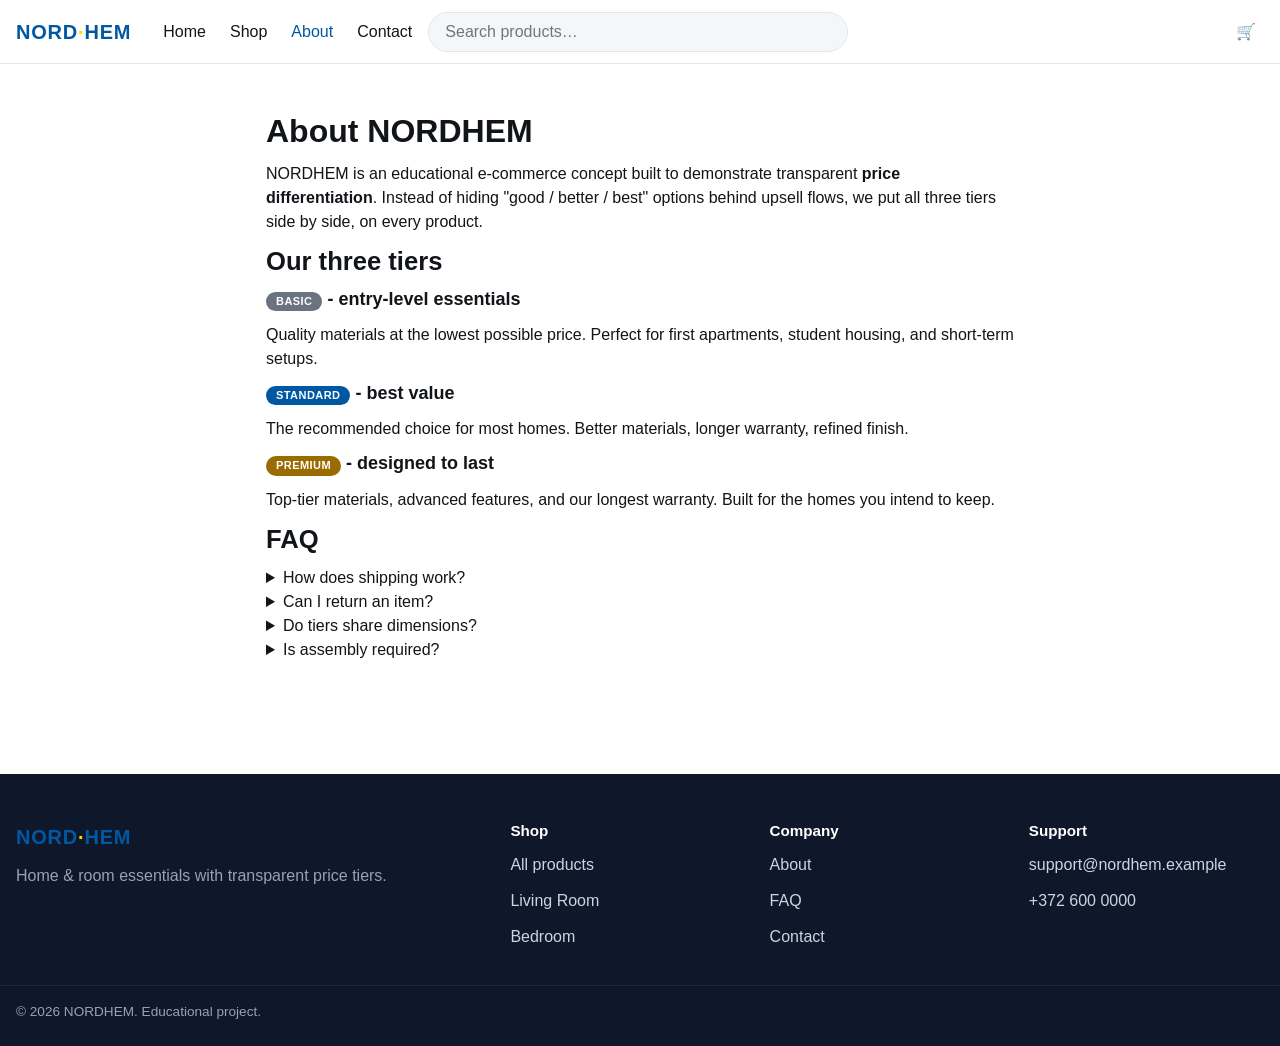
==== about.html @ 15b351eb "ai: opus 4.7 built ikea-like webstore" ====
<!DOCTYPE html>
<html lang="en">
<head>
  <meta charset="UTF-8">
  <meta name="viewport" content="width=device-width, initial-scale=1.0">
  <title>About - NORDHEM</title>
  <link rel="stylesheet" href="assets/css/styles.css">
</head>
<body>
  <header class="site-header">
    <div class="container site-header__inner">
      <a class="brand" href="index.html">NORD<span class="brand__dot">·</span>HEM</a>
      <nav class="nav" aria-label="Primary">
        <a href="index.html">Home</a><a href="shop.html">Shop</a>
        <a href="about.html" class="active">About</a><a href="contact.html">Contact</a>
      </nav>
      <form class="header-search" data-header-search role="search">
        <input type="search" placeholder="Search products…" aria-label="Search products">
      </form>
      <div class="header-actions">
        <a class="icon-btn" href="cart.html" aria-label="Cart">🛒<span class="cart-badge" data-cart-badge>0</span></a>
        <button class="icon-btn hamburger" data-hamburger aria-expanded="false" aria-controls="mobile-nav" aria-label="Menu">☰</button>
      </div>
    </div>
    <nav id="mobile-nav" class="mobile-nav" data-mobile-nav aria-label="Mobile">
      <a href="index.html">Home</a><a href="shop.html">Shop</a><a href="about.html">About</a><a href="contact.html">Contact</a>
    </nav>
  </header>

  <main class="section">
    <div class="container" style="max-width:780px">
      <h1>About NORDHEM</h1>
      <p>NORDHEM is an educational e-commerce concept built to demonstrate transparent <strong>price differentiation</strong>. Instead of hiding "good / better / best" options behind upsell flows, we put all three tiers side by side, on every product.</p>

      <h2>Our three tiers</h2>
      <article>
        <h3><span class="tier tier--basic">Basic</span> - entry-level essentials</h3>
        <p>Quality materials at the lowest possible price. Perfect for first apartments, student housing, and short-term setups.</p>
      </article>
      <article>
        <h3><span class="tier tier--standard">Standard</span> - best value</h3>
        <p>The recommended choice for most homes. Better materials, longer warranty, refined finish.</p>
      </article>
      <article>
        <h3><span class="tier tier--premium">Premium</span> - designed to last</h3>
        <p>Top-tier materials, advanced features, and our longest warranty. Built for the homes you intend to keep.</p>
      </article>

      <h2 id="faq">FAQ</h2>
      <details><summary>How does shipping work?</summary><p>Flat €9.99 shipping across the EU. Free over €200.</p></details>
      <details><summary>Can I return an item?</summary><p>Yes - 30-day returns on unused items in original packaging.</p></details>
      <details><summary>Do tiers share dimensions?</summary><p>Yes. A product's size and footprint are identical across tiers; what changes is materials, hardware, and warranty.</p></details>
      <details><summary>Is assembly required?</summary><p>Most products are flat-packed. Assembly instructions are included.</p></details>
    </div>
  </main>

  <footer class="site-footer">
    <div class="container footer-grid">
      <div>
        <div class="brand" style="margin-bottom:var(--s-3)">NORD<span class="brand__dot">·</span>HEM</div>
        <p style="color:#94a3b8">Home &amp; room essentials with transparent price tiers.</p>
      </div>
      <div><h4>Shop</h4><p><a href="shop.html">All products</a></p><p><a href="shop.html?category=1">Living Room</a></p><p><a href="shop.html?category=2">Bedroom</a></p></div>
      <div><h4>Company</h4><p><a href="about.html">About</a></p><p><a href="about.html#faq">FAQ</a></p><p><a href="contact.html">Contact</a></p></div>
      <div><h4>Support</h4><p>support@nordhem.example</p><p>+372 600 0000</p></div>
    </div>
    <div class="container footer-bottom">© <span data-year></span> NORDHEM. Educational project.</div>
  </footer>

  <script src="assets/js/data.js"></script>
  <script src="assets/js/store.js"></script>
  <script src="assets/js/illustrations.js"></script>
  <script src="assets/js/ui.js"></script>
</body>
</html>
---- assets/css/styles.css ----
/* =====================================================================
   NORDHEM - design system + components + responsive
   ===================================================================== */

/* ---------- 1. Tokens --------------------------------------------------*/
:root {
  --c-primary: #0058A3;
  --c-primary-dark: #00407A;
  --c-accent: #FFDB00;
  --c-ink: #111418;
  --c-muted: #5B6470;
  --c-line: #E4E6EA;
  --c-bg: #FFFFFF;
  --c-bg-alt: #F5F6F8;
  --c-danger: #B3261E;
  --c-success: #146C2E;

  --tier-basic: #6B7280;
  --tier-standard: #0058A3;
  --tier-premium: #9A6B00;

  --s-1: 4px;  --s-2: 8px;  --s-3: 12px; --s-4: 16px;
  --s-5: 24px; --s-6: 32px; --s-7: 48px; --s-8: 64px;

  --r-1: 4px; --r-2: 8px; --r-3: 14px; --r-pill: 999px;

  --shadow-1: 0 1px 2px rgba(0,0,0,.04), 0 1px 3px rgba(0,0,0,.06);
  --shadow-2: 0 4px 12px rgba(0,0,0,.08);

  --max-w: 1280px;
  --header-h: 64px;

  --font-sans: "Inter", "Segoe UI", -apple-system, BlinkMacSystemFont, Roboto, Helvetica, Arial, sans-serif;
}

/* ---------- 2. Reset ---------------------------------------------------*/
*,*::before,*::after { box-sizing: border-box; }
html {
  -webkit-text-size-adjust: 100%;
  scroll-behavior: smooth;
  scroll-padding-top: calc(var(--header-h) + 8px);
}
body {
  margin: 0;
  font-family: var(--font-sans);
  font-size: 16px;
  line-height: 1.5;
  color: var(--c-ink);
  background: var(--c-bg);
  -webkit-font-smoothing: antialiased;
}
img,svg { display: block; max-width: 100%; height: auto; }
a { color: var(--c-primary); text-decoration: none; }
a:hover { text-decoration: underline; }
button { font-family: inherit; cursor: pointer; }
h1,h2,h3,h4 { line-height: 1.2; margin: 0 0 var(--s-3); }
h1 { font-size: clamp(1.75rem, 2.5vw, 2.5rem); }
h2 { font-size: clamp(1.4rem, 2vw, 1.875rem); }
h3 { font-size: 1.125rem; }
p  { margin: 0 0 var(--s-3); }
.visually-hidden {
  position: absolute !important; width: 1px; height: 1px; padding: 0;
  margin: -1px; overflow: hidden; clip: rect(0,0,0,0); white-space: nowrap; border: 0;
}

/* ---------- 3. Layout helpers -----------------------------------------*/
.container { width: 100%; max-width: var(--max-w); margin-inline: auto; padding-inline: var(--s-4); }
.section { padding-block: var(--s-7); }
.section--alt { background: var(--c-bg-alt); }
.grid { display: grid; gap: var(--s-5); }
.flex { display: flex; gap: var(--s-3); align-items: center; }
.between { justify-content: space-between; }

/* ---------- 4. Header / Nav -------------------------------------------*/
.site-header {
  position: sticky; top: 0; z-index: 50;
  background: var(--c-bg);
  border-bottom: 1px solid var(--c-line);
  height: var(--header-h);
}
.site-header__inner {
  display: flex; align-items: center; gap: var(--s-4);
  height: 100%;
}
.brand {
  font-weight: 800; font-size: 1.25rem; letter-spacing: .04em;
  color: var(--c-primary); text-decoration: none;
}
.brand__dot { color: var(--c-accent); }
.nav { display: none; gap: var(--s-5); margin-left: var(--s-4); }
.nav a { color: var(--c-ink); font-weight: 500; }
.nav a.active { color: var(--c-primary); }

.header-search {
  flex: 1; display: none;
  max-width: 420px;
}
.header-search input {
  width: 100%; height: 40px;
  border: 1px solid var(--c-line); border-radius: var(--r-pill);
  padding: 0 var(--s-4); font: inherit; background: var(--c-bg-alt);
}
.header-search input:focus { outline: 2px solid var(--c-primary); background: var(--c-bg); }

.header-actions { margin-left: auto; display: flex; gap: var(--s-3); align-items: center; }
.icon-btn {
  position: relative;
  background: none; border: 0; padding: var(--s-2);
  color: var(--c-ink); border-radius: var(--r-2);
}
.icon-btn:hover { background: var(--c-bg-alt); }
.cart-badge {
  position: absolute; top: -2px; right: -2px;
  min-width: 18px; height: 18px; padding: 0 4px;
  background: var(--c-primary); color: #fff;
  font-size: 11px; font-weight: 700;
  border-radius: var(--r-pill);
  display: inline-flex; align-items: center; justify-content: center;
}

.hamburger { display: inline-flex; }
.mobile-nav {
  display: none;
  position: fixed; inset: var(--header-h) 0 0 0;
  background: var(--c-bg); padding: var(--s-5); z-index: 40;
  flex-direction: column; gap: var(--s-4);
}
.mobile-nav.open { display: flex; }
.mobile-nav a { color: var(--c-ink); font-size: 1.125rem; padding: var(--s-3) 0; border-bottom: 1px solid var(--c-line); }

/* ---------- 5. Buttons -------------------------------------------------*/
.btn {
  display: inline-flex; align-items: center; justify-content: center; gap: var(--s-2);
  height: 44px; padding: 0 var(--s-5);
  border: 1px solid transparent; border-radius: var(--r-pill);
  font-weight: 600; font-size: 0.95rem;
  background: var(--c-primary); color: #fff;
  transition: background .15s ease, transform .05s ease;
  text-decoration: none; white-space: nowrap;
}
.btn:hover { background: var(--c-primary-dark); text-decoration: none; }
.btn:active { transform: translateY(1px); }
.btn--ghost { background: transparent; color: var(--c-ink); border-color: var(--c-line); }
.btn--ghost:hover { background: var(--c-bg-alt); }
.btn--accent { background: var(--c-accent); color: var(--c-ink); }
.btn--accent:hover { background: #e6c600; }
.btn--block { width: 100%; }
.btn--sm { height: 36px; padding: 0 var(--s-4); font-size: 0.85rem; }

/* ---------- 6. Tier badges --------------------------------------------*/
.tier {
  display: inline-flex; align-items: center; gap: 6px;
  padding: 3px 10px; border-radius: var(--r-pill);
  font-size: 11px; font-weight: 700; letter-spacing: .04em; text-transform: uppercase;
  color: #fff;
}
.tier--basic    { background: var(--tier-basic); }
.tier--standard { background: var(--tier-standard); }
.tier--premium  { background: var(--tier-premium); }
.tier-dot {
  width: 10px; height: 10px; border-radius: 50%; display: inline-block;
}
.tier-dot--basic    { background: var(--tier-basic); }
.tier-dot--standard { background: var(--tier-standard); }
.tier-dot--premium  { background: var(--tier-premium); }

/* ---------- 7. Hero ----------------------------------------------------*/
.hero {
  background: linear-gradient(135deg, #f7f9fc, #eef4fb);
  padding: var(--s-7) 0;
}
.hero__grid {
  display: grid; gap: var(--s-6);
  grid-template-columns: 1fr;
  align-items: center;
}
.hero__lead .eyebrow {
  display: inline-block; background: var(--c-accent); color: var(--c-ink);
  padding: 4px 10px; border-radius: var(--r-pill);
  font-size: 12px; font-weight: 700; margin-bottom: var(--s-3);
}
.hero__lead p { color: var(--c-muted); max-width: 48ch; }

.tier-showcase {
  display: grid; gap: var(--s-4);
  grid-template-columns: 1fr;
}
.tier-card {
  background: var(--c-bg); border: 1px solid var(--c-line); border-radius: var(--r-3);
  padding: var(--s-5); display: flex; flex-direction: column; gap: var(--s-3);
}
.tier-card__price { font-size: 1.5rem; font-weight: 700; white-space: nowrap; }
.tier-card__price small { font-size: 0.75rem; font-weight: 500; color: var(--c-muted); white-space: nowrap; }
.tier-card > .btn { margin-top: auto; align-self: stretch; font-size: 0.85rem; padding: 0 var(--s-3); }

/* ---------- 8. Product card --------------------------------------------*/
.product-grid {
  display: grid; gap: var(--s-5);
  grid-template-columns: repeat(auto-fill, minmax(240px, 1fr));
}
.product-card {
  display: flex; flex-direction: column;
  background: var(--c-bg); border: 1px solid var(--c-line); border-radius: var(--r-3);
  overflow: hidden; transition: box-shadow .15s ease, transform .15s ease;
}
.product-card:hover { box-shadow: var(--shadow-2); transform: translateY(-2px); }
.product-card__media {
  aspect-ratio: 1 / 1; background: var(--c-bg-alt);
  display: flex; align-items: center; justify-content: center;
}
.product-card__body { padding: var(--s-4); display: flex; flex-direction: column; gap: var(--s-2); flex: 1; }
.product-card__name { font-weight: 600; color: var(--c-ink); }
.product-card__cat  { font-size: 12px; color: var(--c-muted); text-transform: uppercase; letter-spacing: .04em; }
.product-card__tiers {
  display: flex; gap: var(--s-2); flex-wrap: wrap; margin-top: var(--s-1);
  font-size: 12px; color: var(--c-muted);
}
.product-card__price {
  margin-top: auto; font-weight: 700; color: var(--c-ink); font-size: 1.05rem;
}
.product-card__price small { font-weight: 500; color: var(--c-muted); font-size: 0.75rem; }
.product-card__actions { display: flex; gap: var(--s-2); margin-top: var(--s-3); }
.rating {
  display: inline-flex; align-items: center; gap: 4px;
  font-size: 12px; color: var(--c-muted);
}
.rating::before { content: "★"; color: var(--c-accent); font-size: 14px; }

/* Product media tile (SVG illustration on gradient) */
.tile {
  width: 100%; height: 100%;
  position: relative; overflow: hidden;
  display: flex; align-items: center; justify-content: center;
  background: radial-gradient(ellipse at 30% 25%, rgba(255,255,255,.55), transparent 60%),
              linear-gradient(135deg, var(--tile-a, #e8edf3), var(--tile-b, #cfd8e3));
}
.tile svg {
  width: 80%; height: 80%;
  transition: transform .35s ease;
}
.product-card:hover .tile svg { transform: scale(1.05); }
.tile__label {
  position: absolute; inset: 0;
  display: flex; align-items: center; justify-content: center;
  font-weight: 600; color: rgba(0,0,0,.5);
  text-align: center; padding: var(--s-3);
}

/* ---------- 9. Shop layout (sidebar + grid) ----------------------------*/
.shop {
  display: grid; gap: var(--s-5);
  grid-template-columns: 1fr;
}
.filters {
  background: var(--c-bg); border: 1px solid var(--c-line); border-radius: var(--r-3);
  padding: var(--s-5);
}
.filters h3 { font-size: 0.95rem; text-transform: uppercase; letter-spacing: .04em; margin-top: var(--s-4); }
.filters h3:first-child { margin-top: 0; }
.filters label {
  display: flex; align-items: center; gap: var(--s-2); padding: var(--s-1) 0; cursor: pointer;
}
.shop__toolbar {
  display: flex; justify-content: space-between; align-items: center;
  gap: var(--s-3); flex-wrap: wrap; margin-bottom: var(--s-4);
}
.shop__toolbar select {
  height: 40px; padding: 0 var(--s-3);
  border: 1px solid var(--c-line); border-radius: var(--r-2);
  background: var(--c-bg); font: inherit;
}
.empty-state {
  padding: var(--s-7); text-align: center; color: var(--c-muted);
  border: 1px dashed var(--c-line); border-radius: var(--r-3);
}

/* ---------- 10. Product detail -----------------------------------------*/
.breadcrumbs {
  font-size: 13px; color: var(--c-muted); margin-bottom: var(--s-4);
}
.breadcrumbs a { color: var(--c-muted); }
.breadcrumbs span { margin: 0 var(--s-2); }

.product-detail {
  display: grid; gap: var(--s-6);
  grid-template-columns: 1fr;
}
.gallery__main {
  aspect-ratio: 1/1; border: 1px solid var(--c-line); border-radius: var(--r-3); overflow: hidden;
  background: var(--c-bg-alt);
}
.gallery__thumbs { display: flex; gap: var(--s-2); margin-top: var(--s-3); }
.gallery__thumb {
  width: 64px; height: 64px; border: 1px solid var(--c-line); border-radius: var(--r-2);
  overflow: hidden; cursor: pointer; background: var(--c-bg-alt); padding: 0;
}
.gallery__thumb[aria-current="true"] { outline: 2px solid var(--c-primary); }

.tier-selector { display: grid; gap: var(--s-3); margin: var(--s-4) 0; }
.tier-option {
  border: 2px solid var(--c-line); border-radius: var(--r-3); padding: var(--s-4);
  cursor: pointer; display: grid; gap: var(--s-2);
  transition: border-color .15s ease, background .15s ease;
}
.tier-option:hover { background: var(--c-bg-alt); }
.tier-option[aria-checked="true"] { border-color: var(--c-primary); background: #f3f8fd; }
.tier-option__head { display: flex; justify-content: space-between; align-items: center; }
.tier-option__price { font-weight: 700; font-size: 1.125rem; }
.tier-option ul { margin: 0; padding-left: 1.1rem; font-size: 0.9rem; color: var(--c-muted); }

.specs { margin-top: var(--s-5); }
.specs dl { display: grid; grid-template-columns: max-content 1fr; gap: var(--s-2) var(--s-4); }
.specs dt { color: var(--c-muted); font-weight: 500; }
.specs dd { margin: 0; }

/* ---------- 11. Cart ---------------------------------------------------*/
.cart-line {
  display: grid; gap: var(--s-4);
  grid-template-columns: 80px 1fr auto;
  align-items: center;
  padding: var(--s-4) 0; border-bottom: 1px solid var(--c-line);
}
.cart-line__media {
  width: 80px; height: 80px; border-radius: var(--r-2); overflow: hidden; background: var(--c-bg-alt);
}
.qty {
  display: inline-flex; align-items: center; border: 1px solid var(--c-line); border-radius: var(--r-pill);
  overflow: hidden;
}
.qty button {
  width: 32px; height: 32px; background: none; border: 0; font-size: 1.1rem; color: var(--c-ink);
}
.qty button:hover { background: var(--c-bg-alt); }
.qty span { min-width: 28px; text-align: center; font-weight: 600; }

.summary {
  background: var(--c-bg-alt); border-radius: var(--r-3); padding: var(--s-5);
  position: sticky; top: calc(var(--header-h) + var(--s-4));
}
.summary__row { display: flex; justify-content: space-between; padding: var(--s-2) 0; }
.summary__total { font-weight: 700; font-size: 1.25rem; border-top: 1px solid var(--c-line); margin-top: var(--s-3); padding-top: var(--s-3); }

/* ---------- 12. Forms --------------------------------------------------*/
.form { display: grid; gap: var(--s-4); max-width: 560px; }
.field { display: grid; gap: var(--s-1); }
.field label { font-size: 0.9rem; font-weight: 500; }
.field input, .field textarea, .field select {
  height: 44px; padding: 0 var(--s-3);
  border: 1px solid var(--c-line); border-radius: var(--r-2);
  font: inherit; background: var(--c-bg);
}
.field textarea { height: auto; padding: var(--s-3); min-height: 120px; }
.field input:focus, .field textarea:focus, .field select:focus { outline: 2px solid var(--c-primary); }
.field--error input, .field--error textarea { border-color: var(--c-danger); }
.field__error { color: var(--c-danger); font-size: 0.85rem; min-height: 1em; }
.field__row { display: grid; gap: var(--s-3); grid-template-columns: 1fr 1fr; }

/* ---------- 13. Footer -------------------------------------------------*/
.site-footer {
  margin-top: var(--s-8);
  background: #0F172A; color: #cbd5e1;
  padding: var(--s-7) 0 var(--s-5);
}
.site-footer h4 { color: #fff; font-size: 0.95rem; margin-bottom: var(--s-3); }
.site-footer a { color: #cbd5e1; }
.footer-grid {
  display: grid; gap: var(--s-5);
  grid-template-columns: 1fr;
}
.footer-bottom {
  border-top: 1px solid #1e293b; margin-top: var(--s-5); padding-top: var(--s-4);
  font-size: 0.85rem; color: #94a3b8;
}

/* ---------- 14. Toast --------------------------------------------------*/
.toast {
  position: fixed; left: 50%; bottom: var(--s-5); transform: translateX(-50%) translateY(20px);
  background: var(--c-ink); color: #fff; padding: var(--s-3) var(--s-5);
  border-radius: var(--r-pill); font-weight: 500;
  opacity: 0; pointer-events: none;
  transition: opacity .2s ease, transform .2s ease;
  z-index: 100;
}
.toast.show { opacity: 1; transform: translateX(-50%) translateY(0); }

/* ---------- 15. Responsive --------------------------------------------*/
@media (min-width: 768px) {
  .nav { display: flex; }
  .header-search { display: block; }
  .hamburger { display: none; }
  .hero__grid { grid-template-columns: 1fr 1.4fr; }
  .tier-showcase { grid-template-columns: repeat(3, 1fr); }
  .product-detail { grid-template-columns: 1fr 1fr; }
  .footer-grid { grid-template-columns: 2fr 1fr 1fr 1fr; }
}
@media (min-width: 1024px) {
  .shop { grid-template-columns: 260px 1fr; }
  .cart-page { display: grid; gap: var(--s-6); grid-template-columns: 2fr 1fr; align-items: start; }
}
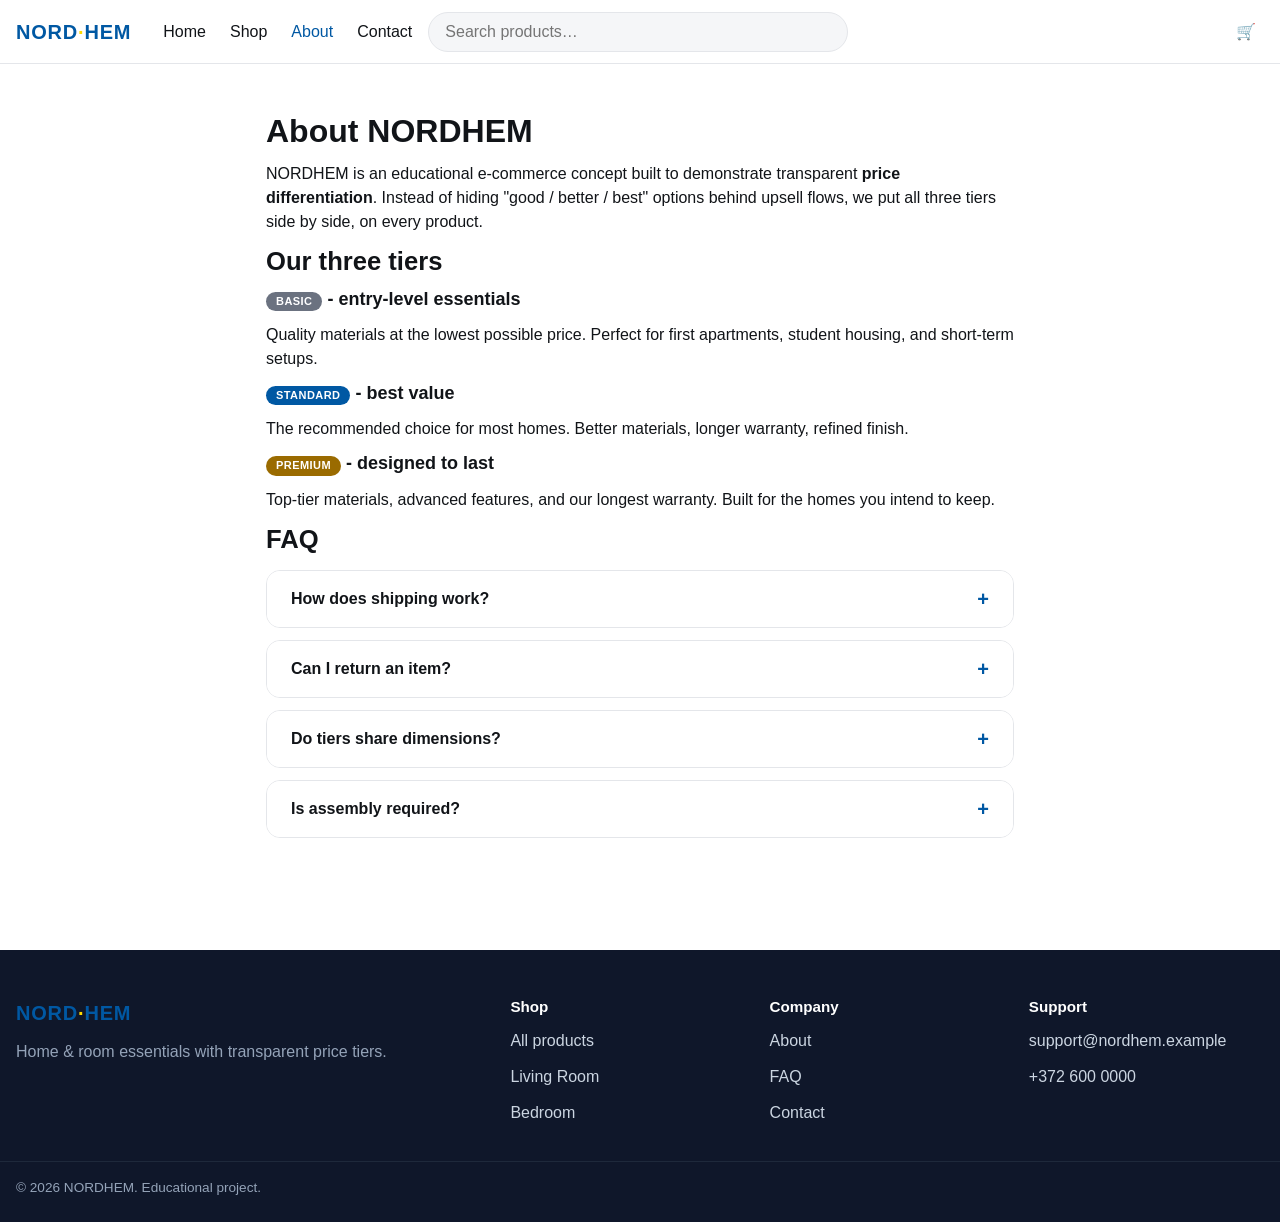
==== commit d8b15d90: "style: better visual styling of FAQ in About page" ====
--- a/about.html
+++ b/about.html
@@ -1,75 +1,152 @@
-<!DOCTYPE html>
+<!doctype html>
 <html lang="en">
-<head>
-  <meta charset="UTF-8">
-  <meta name="viewport" content="width=device-width, initial-scale=1.0">
-  <title>About - NORDHEM</title>
-  <link rel="stylesheet" href="assets/css/styles.css">
-</head>
-<body>
-  <header class="site-header">
-    <div class="container site-header__inner">
-      <a class="brand" href="index.html">NORD<span class="brand__dot">·</span>HEM</a>
-      <nav class="nav" aria-label="Primary">
-        <a href="index.html">Home</a><a href="shop.html">Shop</a>
-        <a href="about.html" class="active">About</a><a href="contact.html">Contact</a>
+  <head>
+    <meta charset="UTF-8" />
+    <meta name="viewport" content="width=device-width, initial-scale=1.0" />
+    <title>About - NORDHEM</title>
+    <link rel="stylesheet" href="assets/css/styles.css" />
+  </head>
+  <body>
+    <header class="site-header">
+      <div class="container site-header__inner">
+        <a class="brand" href="index.html"
+          >NORD<span class="brand__dot">·</span>HEM</a
+        >
+        <nav class="nav" aria-label="Primary">
+          <a href="index.html">Home</a><a href="shop.html">Shop</a>
+          <a href="about.html" class="active">About</a
+          ><a href="contact.html">Contact</a>
+        </nav>
+        <form class="header-search" data-header-search role="search">
+          <input
+            type="search"
+            placeholder="Search products…"
+            aria-label="Search products"
+          />
+        </form>
+        <div class="header-actions">
+          <a class="icon-btn" href="cart.html" aria-label="Cart"
+            >🛒<span class="cart-badge" data-cart-badge>0</span></a
+          >
+          <button
+            class="icon-btn hamburger"
+            data-hamburger
+            aria-expanded="false"
+            aria-controls="mobile-nav"
+            aria-label="Menu"
+          >
+            ☰
+          </button>
+        </div>
+      </div>
+      <nav
+        id="mobile-nav"
+        class="mobile-nav"
+        data-mobile-nav
+        aria-label="Mobile"
+      >
+        <a href="index.html">Home</a><a href="shop.html">Shop</a
+        ><a href="about.html">About</a><a href="contact.html">Contact</a>
       </nav>
-      <form class="header-search" data-header-search role="search">
-        <input type="search" placeholder="Search products…" aria-label="Search products">
-      </form>
-      <div class="header-actions">
-        <a class="icon-btn" href="cart.html" aria-label="Cart">🛒<span class="cart-badge" data-cart-badge>0</span></a>
-        <button class="icon-btn hamburger" data-hamburger aria-expanded="false" aria-controls="mobile-nav" aria-label="Menu">☰</button>
+    </header>
+
+    <main class="section">
+      <div class="container" style="max-width: 780px">
+        <h1>About NORDHEM</h1>
+        <p>
+          NORDHEM is an educational e-commerce concept built to demonstrate
+          transparent <strong>price differentiation</strong>. Instead of hiding
+          "good / better / best" options behind upsell flows, we put all three
+          tiers side by side, on every product.
+        </p>
+
+        <h2>Our three tiers</h2>
+        <article>
+          <h3>
+            <span class="tier tier--basic">Basic</span> - entry-level essentials
+          </h3>
+          <p>
+            Quality materials at the lowest possible price. Perfect for first
+            apartments, student housing, and short-term setups.
+          </p>
+        </article>
+        <article>
+          <h3>
+            <span class="tier tier--standard">Standard</span> - best value
+          </h3>
+          <p>
+            The recommended choice for most homes. Better materials, longer
+            warranty, refined finish.
+          </p>
+        </article>
+        <article>
+          <h3>
+            <span class="tier tier--premium">Premium</span> - designed to last
+          </h3>
+          <p>
+            Top-tier materials, advanced features, and our longest warranty.
+            Built for the homes you intend to keep.
+          </p>
+        </article>
+
+        <h2 id="faq">FAQ</h2>
+        <div class="faq">
+          <details>
+            <summary>How does shipping work?</summary>
+            <p>Flat €9.99 shipping across the EU. Free over €200.</p>
+          </details>
+          <details>
+            <summary>Can I return an item?</summary>
+            <p>Yes - 30 day returns on unused items in original packaging.</p>
+          </details>
+          <details>
+            <summary>Do tiers share dimensions?</summary>
+            <p>Yes. A product's size and footprint are identical across tiers - what changes is materials, hardware, and warranty.</p>
+          </details>
+          <details>
+            <summary>Is assembly required?</summary>
+            <p>Most products are flat-packed. Assembly instructions are included.</p>
+          </details>
+        </div>
       </div>
-    </div>
-    <nav id="mobile-nav" class="mobile-nav" data-mobile-nav aria-label="Mobile">
-      <a href="index.html">Home</a><a href="shop.html">Shop</a><a href="about.html">About</a><a href="contact.html">Contact</a>
-    </nav>
-  </header>
+    </main>
 
-  <main class="section">
-    <div class="container" style="max-width:780px">
-      <h1>About NORDHEM</h1>
-      <p>NORDHEM is an educational e-commerce concept built to demonstrate transparent <strong>price differentiation</strong>. Instead of hiding "good / better / best" options behind upsell flows, we put all three tiers side by side, on every product.</p>
+    <footer class="site-footer">
+      <div class="container footer-grid">
+        <div>
+          <div class="brand" style="margin-bottom: var(--s-3)">
+            NORD<span class="brand__dot">·</span>HEM
+          </div>
+          <p style="color: #94a3b8">
+            Home &amp; room essentials with transparent price tiers.
+          </p>
+        </div>
+        <div>
+          <h4>Shop</h4>
+          <p><a href="shop.html">All products</a></p>
+          <p><a href="shop.html?category=1">Living Room</a></p>
+          <p><a href="shop.html?category=2">Bedroom</a></p>
+        </div>
+        <div>
+          <h4>Company</h4>
+          <p><a href="about.html">About</a></p>
+          <p><a href="about.html#faq">FAQ</a></p>
+          <p><a href="contact.html">Contact</a></p>
+        </div>
+        <div>
+          <h4>Support</h4>
+          <p>support@nordhem.example</p>
+          <p>+372 600 0000</p>
+        </div>
+      </div>
+      <div class="container footer-bottom">
+        © <span data-year></span> NORDHEM. Educational project.
+      </div>
+    </footer>
 
-      <h2>Our three tiers</h2>
-      <article>
-        <h3><span class="tier tier--basic">Basic</span> - entry-level essentials</h3>
-        <p>Quality materials at the lowest possible price. Perfect for first apartments, student housing, and short-term setups.</p>
-      </article>
-      <article>
-        <h3><span class="tier tier--standard">Standard</span> - best value</h3>
-        <p>The recommended choice for most homes. Better materials, longer warranty, refined finish.</p>
-      </article>
-      <article>
-        <h3><span class="tier tier--premium">Premium</span> - designed to last</h3>
-        <p>Top-tier materials, advanced features, and our longest warranty. Built for the homes you intend to keep.</p>
-      </article>
-
-      <h2 id="faq">FAQ</h2>
-      <details><summary>How does shipping work?</summary><p>Flat €9.99 shipping across the EU. Free over €200.</p></details>
-      <details><summary>Can I return an item?</summary><p>Yes - 30-day returns on unused items in original packaging.</p></details>
-      <details><summary>Do tiers share dimensions?</summary><p>Yes. A product's size and footprint are identical across tiers; what changes is materials, hardware, and warranty.</p></details>
-      <details><summary>Is assembly required?</summary><p>Most products are flat-packed. Assembly instructions are included.</p></details>
-    </div>
-  </main>
-
-  <footer class="site-footer">
-    <div class="container footer-grid">
-      <div>
-        <div class="brand" style="margin-bottom:var(--s-3)">NORD<span class="brand__dot">·</span>HEM</div>
-        <p style="color:#94a3b8">Home &amp; room essentials with transparent price tiers.</p>
-      </div>
-      <div><h4>Shop</h4><p><a href="shop.html">All products</a></p><p><a href="shop.html?category=1">Living Room</a></p><p><a href="shop.html?category=2">Bedroom</a></p></div>
-      <div><h4>Company</h4><p><a href="about.html">About</a></p><p><a href="about.html#faq">FAQ</a></p><p><a href="contact.html">Contact</a></p></div>
-      <div><h4>Support</h4><p>support@nordhem.example</p><p>+372 600 0000</p></div>
-    </div>
-    <div class="container footer-bottom">© <span data-year></span> NORDHEM. Educational project.</div>
-  </footer>
-
-  <script src="assets/js/data.js"></script>
-  <script src="assets/js/store.js"></script>
-  <script src="assets/js/illustrations.js"></script>
-  <script src="assets/js/ui.js"></script>
-</body>
+    <script src="assets/js/data.js"></script>
+    <script src="assets/js/store.js"></script>
+    <script src="assets/js/illustrations.js"></script>
+    <script src="assets/js/ui.js"></script>
+  </body>
 </html>
--- a/assets/css/styles.css
+++ b/assets/css/styles.css
@@ -1,8 +1,6 @@
-/* =====================================================================
-   NORDHEM - design system + components + responsive
-   ===================================================================== */
-
-/* ---------- 1. Tokens --------------------------------------------------*/
+/*   NORDHEM - design system + components + responsive */
+
+/* 1. Tokens */
 :root {
   --c-primary: #0058A3;
   --c-primary-dark: #00407A;
@@ -33,7 +31,7 @@
   --font-sans: "Inter", "Segoe UI", -apple-system, BlinkMacSystemFont, Roboto, Helvetica, Arial, sans-serif;
 }
 
-/* ---------- 2. Reset ---------------------------------------------------*/
+/* 2. Reset */
 *,*::before,*::after { box-sizing: border-box; }
 html {
   -webkit-text-size-adjust: 100%;
@@ -63,7 +61,7 @@
   margin: -1px; overflow: hidden; clip: rect(0,0,0,0); white-space: nowrap; border: 0;
 }
 
-/* ---------- 3. Layout helpers -----------------------------------------*/
+/* 3. Layout helpers */
 .container { width: 100%; max-width: var(--max-w); margin-inline: auto; padding-inline: var(--s-4); }
 .section { padding-block: var(--s-7); }
 .section--alt { background: var(--c-bg-alt); }
@@ -71,7 +69,7 @@
 .flex { display: flex; gap: var(--s-3); align-items: center; }
 .between { justify-content: space-between; }
 
-/* ---------- 4. Header / Nav -------------------------------------------*/
+/* 4. Header / Navigation */
 .site-header {
   position: sticky; top: 0; z-index: 50;
   background: var(--c-bg);
@@ -128,7 +126,7 @@
 .mobile-nav.open { display: flex; }
 .mobile-nav a { color: var(--c-ink); font-size: 1.125rem; padding: var(--s-3) 0; border-bottom: 1px solid var(--c-line); }
 
-/* ---------- 5. Buttons -------------------------------------------------*/
+/* 5. Buttons */
 .btn {
   display: inline-flex; align-items: center; justify-content: center; gap: var(--s-2);
   height: 44px; padding: 0 var(--s-5);
@@ -147,7 +145,7 @@
 .btn--block { width: 100%; }
 .btn--sm { height: 36px; padding: 0 var(--s-4); font-size: 0.85rem; }
 
-/* ---------- 6. Tier badges --------------------------------------------*/
+/* 6. Tier badges */
 .tier {
   display: inline-flex; align-items: center; gap: 6px;
   padding: 3px 10px; border-radius: var(--r-pill);
@@ -164,7 +162,7 @@
 .tier-dot--standard { background: var(--tier-standard); }
 .tier-dot--premium  { background: var(--tier-premium); }
 
-/* ---------- 7. Hero ----------------------------------------------------*/
+/* 7. Hero */
 .hero {
   background: linear-gradient(135deg, #f7f9fc, #eef4fb);
   padding: var(--s-7) 0;
@@ -188,12 +186,14 @@
 .tier-card {
   background: var(--c-bg); border: 1px solid var(--c-line); border-radius: var(--r-3);
   padding: var(--s-5); display: flex; flex-direction: column; gap: var(--s-3);
-}
+  transition: box-shadow .15s ease, transform .15s ease;
+}
+a.tier-card:hover { box-shadow: var(--shadow-2); transform: translateY(-2px); text-decoration: none; }
 .tier-card__price { font-size: 1.5rem; font-weight: 700; white-space: nowrap; }
 .tier-card__price small { font-size: 0.75rem; font-weight: 500; color: var(--c-muted); white-space: nowrap; }
 .tier-card > .btn { margin-top: auto; align-self: stretch; font-size: 0.85rem; padding: 0 var(--s-3); }
 
-/* ---------- 8. Product card --------------------------------------------*/
+/* 8. Product card */
 .product-grid {
   display: grid; gap: var(--s-5);
   grid-template-columns: repeat(auto-fill, minmax(240px, 1fr));
@@ -226,7 +226,6 @@
 }
 .rating::before { content: "★"; color: var(--c-accent); font-size: 14px; }
 
-/* Product media tile (SVG illustration on gradient) */
 .tile {
   width: 100%; height: 100%;
   position: relative; overflow: hidden;
@@ -246,7 +245,7 @@
   text-align: center; padding: var(--s-3);
 }
 
-/* ---------- 9. Shop layout (sidebar + grid) ----------------------------*/
+/* 9. Shop layout (sidebar + grid) */
 .shop {
   display: grid; gap: var(--s-5);
   grid-template-columns: 1fr;
@@ -274,7 +273,7 @@
   border: 1px dashed var(--c-line); border-radius: var(--r-3);
 }
 
-/* ---------- 10. Product detail -----------------------------------------*/
+/* 10. Product detail */
 .breadcrumbs {
   font-size: 13px; color: var(--c-muted); margin-bottom: var(--s-4);
 }
@@ -313,7 +312,7 @@
 .specs dt { color: var(--c-muted); font-weight: 500; }
 .specs dd { margin: 0; }
 
-/* ---------- 11. Cart ---------------------------------------------------*/
+/* 11. Cart */
 .cart-line {
   display: grid; gap: var(--s-4);
   grid-template-columns: 80px 1fr auto;
@@ -340,7 +339,7 @@
 .summary__row { display: flex; justify-content: space-between; padding: var(--s-2) 0; }
 .summary__total { font-weight: 700; font-size: 1.25rem; border-top: 1px solid var(--c-line); margin-top: var(--s-3); padding-top: var(--s-3); }
 
-/* ---------- 12. Forms --------------------------------------------------*/
+/*  12. Forms */
 .form { display: grid; gap: var(--s-4); max-width: 560px; }
 .field { display: grid; gap: var(--s-1); }
 .field label { font-size: 0.9rem; font-weight: 500; }
@@ -355,7 +354,36 @@
 .field__error { color: var(--c-danger); font-size: 0.85rem; min-height: 1em; }
 .field__row { display: grid; gap: var(--s-3); grid-template-columns: 1fr 1fr; }
 
-/* ---------- 13. Footer -------------------------------------------------*/
+/* 13. FAQ accordion */
+.faq { display: flex; flex-direction: column; gap: var(--s-3); margin-top: var(--s-4); }
+.faq details {
+  border: 1px solid var(--c-line); border-radius: var(--r-3); overflow: hidden;
+  transition: border-color .15s ease;
+}
+.faq details[open] { border-color: var(--c-primary); }
+.faq summary {
+  list-style: none;
+  display: flex; justify-content: space-between; align-items: center; gap: var(--s-4);
+  padding: var(--s-4) var(--s-5);
+  font-weight: 600; cursor: pointer; user-select: none;
+  background: var(--c-bg);
+  transition: background .15s ease;
+}
+.faq summary::-webkit-details-marker { display: none; }
+.faq summary:hover { background: var(--c-bg-alt); }
+.faq summary::after {
+  content: "+"; font-size: 1.25rem; line-height: 1;
+  color: var(--c-primary); flex-shrink: 0;
+  transition: transform .2s ease;
+}
+.faq details[open] > summary::after { content: "\2212"; }
+.faq details > p {
+  margin: 0; padding: var(--s-4) var(--s-5);
+  color: var(--c-muted); line-height: 1.6;
+  border-top: 1px solid var(--c-line);
+}
+
+/*  14. Footer */
 .site-footer {
   margin-top: var(--s-8);
   background: #0F172A; color: #cbd5e1;
@@ -372,7 +400,7 @@
   font-size: 0.85rem; color: #94a3b8;
 }
 
-/* ---------- 14. Toast --------------------------------------------------*/
+/* 14. Toast */
 .toast {
   position: fixed; left: 50%; bottom: var(--s-5); transform: translateX(-50%) translateY(20px);
   background: var(--c-ink); color: #fff; padding: var(--s-3) var(--s-5);
@@ -383,7 +411,7 @@
 }
 .toast.show { opacity: 1; transform: translateX(-50%) translateY(0); }
 
-/* ---------- 15. Responsive --------------------------------------------*/
+/* 15. Responsive */
 @media (min-width: 768px) {
   .nav { display: flex; }
   .header-search { display: block; }
